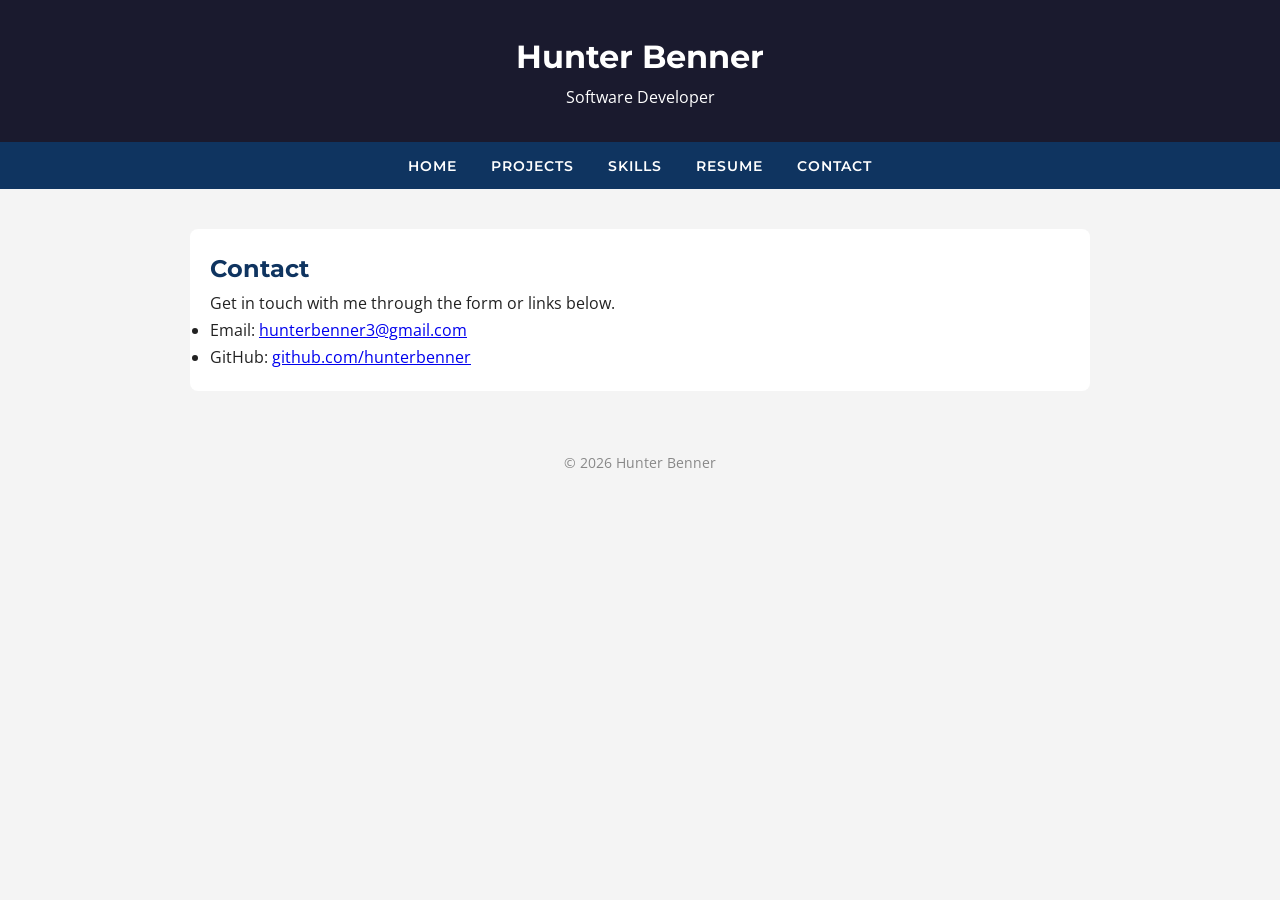
==== contact.html @ fe7383f4 "Add master template, complete home page, and global styling" ====
<!DOCTYPE html>
<!--
    Student Name: Hunter Benner
    File Name: contact.html
    Date: 06/29/2026
-->
<html lang="en">
<head>
    <meta charset="utf-8">
    <meta name="viewport" content="width=device-width, initial-scale=1.0">
    <title>Contact – Hunter Benner</title>
    <link href="https://fonts.googleapis.com/css2?family=Montserrat:wght@600;700&family=Open+Sans:wght@400&display=swap" rel="stylesheet">
    <link rel="stylesheet" href="css/styles.css">
</head>
<body>
    <header>
        <h1>Hunter Benner</h1>
        <p>Software Developer</p>
    </header>
    <nav>
        <ul>
            <li><a href="index.html">Home</a></li>
            <li><a href="projects.html">Projects</a></li>
            <li><a href="skills.html">Skills</a></li>
            <li><a href="resume.html">Resume</a></li>
            <li><a href="contact.html">Contact</a></li>
        </ul>
    </nav>
    <main>
        <h2>Contact</h2>
        <p>Get in touch with me through the form or links below.</p>
        <ul>
            <li>Email: <a href="mailto:hunterbenner3@gmail.com">hunterbenner3@gmail.com</a></li>
            <li>GitHub: <a href="https://github.com/hunterbenner" target="_blank">github.com/hunterbenner</a></li>
        </ul>
    </main>
    <footer>
        <p>&copy; 2026 Hunter Benner</p>
    </footer>
</body>
</html>
---- css/styles.css ----
/*
    Author: Hunter Benner
    Date: 07/14/2026
    File Name: styles.css
*/

* {
    box-sizing: border-box;
    margin: 0;
    padding: 0;
}

body {
    font-family: 'Open Sans', Arial, sans-serif;
    font-size: 16px;
    line-height: 1.7;
    background-color: #f4f4f4;
    color: #222;
}

h1, h2, h3 {
    font-family: 'Montserrat', Arial, sans-serif;
    font-weight: 700;
    color: #0f3460;
}

header {
    background-color: #1a1a2e;
    color: #fff;
    padding: 30px;
    text-align: center;
}

header h1 {
    color: #fff;
}

nav {
    background-color: #0f3460;
    padding: 10px;
    text-align: center;
}

nav ul {
    list-style: none;
}

nav ul li {
    display: inline;
    margin: 0 15px;
}

nav ul li a {
    color: #fff;
    text-decoration: none;
    font-family: 'Montserrat', Arial, sans-serif;
    font-weight: 600;
    text-transform: uppercase;
    letter-spacing: 1px;
    font-size: 0.9em;
}

main {
    max-width: 900px;
    margin: 40px auto;
    padding: 20px;
    background-color: #fff;
    border-radius: 8px;
}

footer {
    text-align: center;
    padding: 20px;
    font-size: 0.85em;
    color: #888;
}

/* ----- Home page hero ----- */
.hero {
    padding-bottom: 24px;
    margin-bottom: 24px;
    border-bottom: 1px solid #eee;
}

.hero-image {
    width: 160px;
    height: 160px;
    border-radius: 50%;
    background-color: #0f3460;
    margin: 0 auto 16px;
}

.hero h2 {
    margin-bottom: 8px;
}

.hero p {
    margin-bottom: 16px;
}

.btn {
    display: inline-block;
    min-height: 48px;
    line-height: 48px;
    padding: 0 24px;
    margin: 4px 8px 4px 0;
    font-family: 'Montserrat', Arial, sans-serif;
    font-weight: 600;
    text-transform: uppercase;
    letter-spacing: 1px;
    text-decoration: none;
    border-radius: 4px;
}

.btn-primary {
    background-color: #e94560;
    color: #fff;
    border: 2px solid #e94560;
}

.btn-secondary {
    background-color: transparent;
    color: #1a1a2e;
    border: 2px solid #1a1a2e;
}

/* ----- Home page about section ----- */
.about-section {
    text-align: center;
}

/* Desktop hero layout (768px and up) */
@media (min-width: 768px) {
    .hero {
        display: flex;
        align-items: center;
        gap: 40px;
    }

    .hero-text {
        flex: 1;
    }

    .hero-image {
        margin: 0;
        flex-shrink: 0;
    }
}
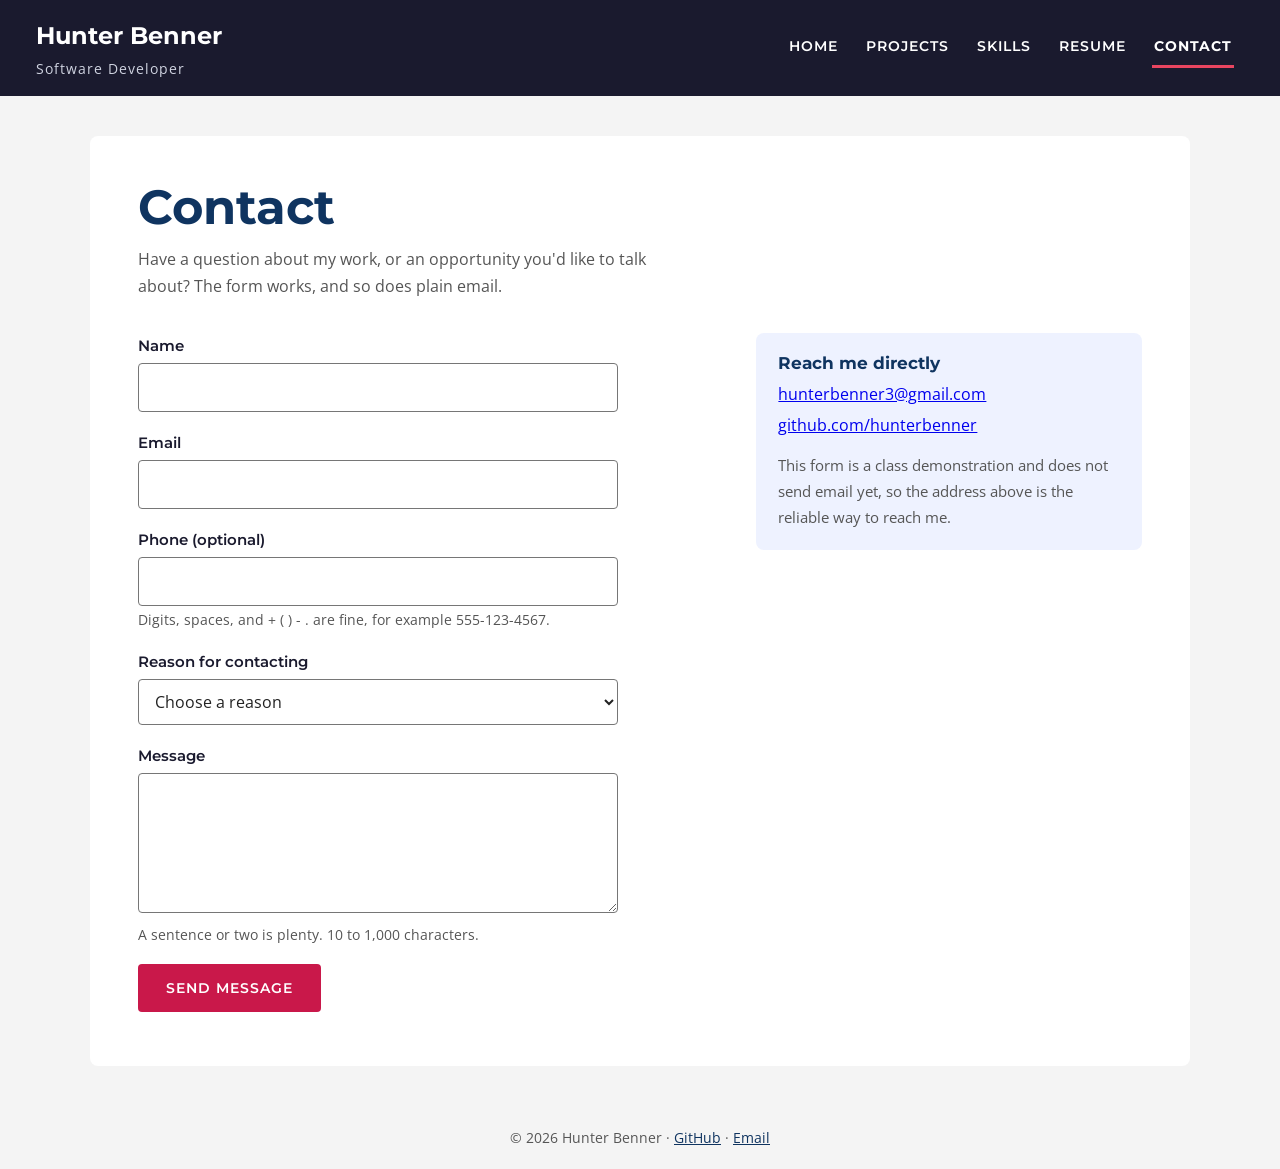
==== commit c6b72c4c: "Complete Part 4 interior pages and media" ====
--- a/contact.html
+++ b/contact.html
@@ -2,40 +2,117 @@
 <!--
     Student Name: Hunter Benner
     File Name: contact.html
-    Date: 06/29/2026
+    Date: 07/21/2026
 -->
 <html lang="en">
 <head>
     <meta charset="utf-8">
     <meta name="viewport" content="width=device-width, initial-scale=1.0">
     <title>Contact – Hunter Benner</title>
-    <link href="https://fonts.googleapis.com/css2?family=Montserrat:wght@600;700&family=Open+Sans:wght@400&display=swap" rel="stylesheet">
+    <meta name="description" content="Contact Hunter Benner through a short form, by email, or on GitHub.">
+    <link href="https://fonts.googleapis.com/css2?family=Montserrat:wght@600;700&family=Open+Sans:ital,wght@0,400;0,600;1,400&display=swap" rel="stylesheet">
     <link rel="stylesheet" href="css/styles.css">
 </head>
 <body>
+    <!-- Part 4: keyboard-visible skip link on every page -->
+    <a class="skip-link" href="#main">Skip to main content</a>
     <header>
-        <h1>Hunter Benner</h1>
-        <p>Software Developer</p>
+        <div class="site-brand-block">
+            <p class="site-brand"><a href="index.html">Hunter Benner</a></p>
+            <p class="site-tagline">Software Developer</p>
+        </div>
+        <nav>
+            <ul>
+                <li><a href="index.html">Home</a></li>
+                <li><a href="projects.html">Projects</a></li>
+                <li><a href="skills.html">Skills</a></li>
+                <li><a href="resume.html">Resume</a></li>
+                <!-- Part 4: current page marked with aria-current="page" -->
+                <li><a href="contact.html" aria-current="page">Contact</a></li>
+            </ul>
+        </nav>
     </header>
-    <nav>
-        <ul>
-            <li><a href="index.html">Home</a></li>
-            <li><a href="projects.html">Projects</a></li>
-            <li><a href="skills.html">Skills</a></li>
-            <li><a href="resume.html">Resume</a></li>
-            <li><a href="contact.html">Contact</a></li>
-        </ul>
-    </nav>
-    <main>
-        <h2>Contact</h2>
-        <p>Get in touch with me through the form or links below.</p>
-        <ul>
-            <li>Email: <a href="mailto:hunterbenner3@gmail.com">hunterbenner3@gmail.com</a></li>
-            <li>GitHub: <a href="https://github.com/hunterbenner" target="_blank">github.com/hunterbenner</a></li>
-        </ul>
+    <main id="main" tabindex="-1">
+        <div class="page-intro">
+            <h1>Contact</h1>
+            <p>
+                Have a question about my work, or an opportunity you'd like to talk about?
+                The form works, and so does plain email.
+            </p>
+        </div>
+
+        <div class="contact-layout">
+            <!-- Part 4: validated contact form. Built-in HTML validation
+                 attributes plus scripts/contact.js for inline error messages,
+                 focus management, and an honest status message. -->
+            <form class="contact-form" id="contact-form" action="#" method="post">
+                <div class="form-field">
+                    <label for="contact-name">Name</label>
+                    <input type="text" id="contact-name" name="name"
+                           required minlength="2" maxlength="80" autocomplete="name">
+                </div>
+
+                <div class="form-field">
+                    <label for="contact-email">Email</label>
+                    <input type="email" id="contact-email" name="email"
+                           required maxlength="100" autocomplete="email">
+                </div>
+
+                <div class="form-field">
+                    <label for="contact-phone">Phone (optional)</label>
+                    <input type="tel" id="contact-phone" name="phone"
+                           maxlength="20" autocomplete="tel" inputmode="tel"
+                           pattern="[0-9+\(\)\-\. ]{7,20}"
+                           aria-describedby="phone-hint">
+                    <p class="field-hint" id="phone-hint">
+                        Digits, spaces, and + ( ) - . are fine, for example 555-123-4567.
+                    </p>
+                </div>
+
+                <div class="form-field">
+                    <label for="contact-reason">Reason for contacting</label>
+                    <select id="contact-reason" name="reason" required>
+                        <option value="" disabled selected>Choose a reason</option>
+                        <option value="course">Course or assignment question</option>
+                        <option value="opportunity">Internship or job opportunity</option>
+                        <option value="feedback">Feedback on a project</option>
+                        <option value="other">Something else</option>
+                    </select>
+                </div>
+
+                <div class="form-field">
+                    <label for="contact-message">Message</label>
+                    <textarea id="contact-message" name="message"
+                              required minlength="10" maxlength="1000"
+                              aria-describedby="message-hint"></textarea>
+                    <p class="field-hint" id="message-hint">
+                        A sentence or two is plenty. 10 to 1,000 characters.
+                    </p>
+                </div>
+
+                <button type="submit">Send message</button>
+
+                <!-- Status region exists at load so screen readers announce updates -->
+                <p class="form-status" id="form-status" role="status"></p>
+            </form>
+
+            <!-- Part 4: aside with direct contact routes -->
+            <aside class="contact-aside" aria-label="Other ways to reach me">
+                <h2>Reach me directly</h2>
+                <ul>
+                    <li><a href="mailto:hunterbenner3@gmail.com">hunterbenner3@gmail.com</a></li>
+                    <li><a href="https://github.com/hunterbenner" target="_blank" rel="noopener noreferrer">github.com/hunterbenner</a></li>
+                </ul>
+                <p>
+                    This form is a class demonstration and does not send email yet, so the
+                    address above is the reliable way to reach me.
+                </p>
+            </aside>
+        </div>
     </main>
     <footer>
-        <p>&copy; 2026 Hunter Benner</p>
+        <p>&copy; 2026 Hunter Benner &middot; <a href="https://github.com/hunterbenner">GitHub</a> &middot; <a href="mailto:hunterbenner3@gmail.com">Email</a></p>
     </footer>
+    <script src="scripts/contact.js"></script>
 </body>
 </html>
--- a/css/styles.css
+++ b/css/styles.css
@@ -1,7 +1,14 @@
 /*
     Author: Hunter Benner
-    Date: 07/14/2026
+    Date: 07/21/2026
     File Name: styles.css
+
+    Site palette:
+      #1a1a2e dark navy   (header, footer accents)
+      #0f3460 blue        (nav, headings)
+      #e94560 red         (brand accent, active nav marker)
+      #c9184a deep red    (filled buttons - darker step of the brand
+                           red so white button text passes WCAG AA)
 */
 
 * {
@@ -12,32 +19,82 @@
 
 body {
     font-family: 'Open Sans', Arial, sans-serif;
-    font-size: 16px;
+    font-size: 1rem; /* 16px default; rem respects the user's browser setting */
     line-height: 1.7;
     background-color: #f4f4f4;
     color: #222;
 }
 
-h1, h2, h3 {
+h1, h2, h3, h4 {
     font-family: 'Montserrat', Arial, sans-serif;
     font-weight: 700;
     color: #0f3460;
-}
-
+    line-height: 1.3;
+}
+
+/* ----- Accessibility: skip link (Part 4 shared requirement) -----
+   Hidden until it receives keyboard focus, then shown at the top
+   of the page so keyboard users can jump straight to <main>. */
+.skip-link {
+    position: absolute;
+    left: 8px;
+    top: -48px;
+    z-index: 10;
+    padding: 10px 18px;
+    background-color: #1a1a2e;
+    color: #fff;
+    font-family: 'Montserrat', Arial, sans-serif;
+    font-weight: 600;
+    text-decoration: none;
+    border-radius: 0 0 6px 6px;
+}
+
+.skip-link:focus {
+    top: 0;
+}
+
+/* ----- Accessibility: visible keyboard focus everywhere -----
+   Coral focus state per the Part 2 accessibility plan (WCAG SC 2.4.7). */
+:focus-visible {
+    outline: 3px solid #e94560;
+    outline-offset: 2px;
+}
+
+/* ----- Header and navigation -----
+   One bar, brand on the left and nav on the right at desktop widths,
+   matching the wireframes; stacks and centers on small screens. */
 header {
     background-color: #1a1a2e;
     color: #fff;
-    padding: 30px;
+    padding: 18px 24px;
+    display: flex;
+    flex-direction: column;
+    align-items: center;
+    gap: 12px;
     text-align: center;
 }
 
-header h1 {
+/* Site name is a linked text mark, not the page h1
+   (each page now has its own h1 inside <main>). */
+.site-brand a {
     color: #fff;
+    font-family: 'Montserrat', Arial, sans-serif;
+    font-weight: 700;
+    font-size: 1.5em;
+    text-decoration: none;
+}
+
+.site-brand a:hover {
+    color: #e94560;
+}
+
+.site-tagline {
+    color: #cfd3e0;
+    letter-spacing: 1px;
+    font-size: 0.85em;
 }
 
 nav {
-    background-color: #0f3460;
-    padding: 10px;
     text-align: center;
 }
 
@@ -46,11 +103,13 @@
 }
 
 nav ul li {
-    display: inline;
-    margin: 0 15px;
+    display: inline-block;
+    margin: 0 10px;
 }
 
 nav ul li a {
+    display: inline-block;
+    padding: 6px 2px;
     color: #fff;
     text-decoration: none;
     font-family: 'Montserrat', Arial, sans-serif;
@@ -58,54 +117,86 @@
     text-transform: uppercase;
     letter-spacing: 1px;
     font-size: 0.9em;
-}
-
+    border-bottom: 3px solid transparent;
+}
+
+nav ul li a:hover {
+    border-bottom-color: #5a7fb4;
+}
+
+/* Current page marker: bolder weight plus a solid red underline bar
+   applied through aria-current="page" (Part 4 shared requirement). */
+nav ul li a[aria-current="page"] {
+    font-weight: 700;
+    border-bottom-color: #e94560;
+}
+
+/* ----- Main content area ----- */
 main {
-    max-width: 900px;
+    max-width: 1100px; /* Part 2 spec: content max-width 1100px centered */
     margin: 40px auto;
-    padding: 20px;
+    padding: 28px 22px;
     background-color: #fff;
     border-radius: 8px;
+}
+
+main:focus {
+    outline: none; /* skip-link target; focus ring not needed on the region itself */
+}
+
+.page-intro {
+    margin-bottom: 32px;
+}
+
+.page-intro h1 {
+    font-size: 2em; /* 32px mobile H1 per the Part 2 typography spec */
+    margin-bottom: 8px;
+}
+
+.page-intro p {
+    max-width: 62ch;
+    color: #555;
 }
 
 footer {
     text-align: center;
     padding: 20px;
     font-size: 0.85em;
-    color: #888;
+    color: #555;
+}
+
+footer a {
+    color: #0f3460;
 }
 
 /* ----- Home page hero ----- */
 .hero {
-    padding-bottom: 24px;
-    margin-bottom: 24px;
+    padding-bottom: 28px;
+    margin-bottom: 28px;
     border-bottom: 1px solid #eee;
 }
 
-.hero-image {
-    width: 160px;
-    height: 160px;
-    border-radius: 50%;
-    background-color: #0f3460;
-    margin: 0 auto 16px;
-}
-
-.hero h2 {
+.hero h1 {
+    font-size: 2em;
     margin-bottom: 8px;
 }
 
 .hero p {
-    margin-bottom: 16px;
+    margin-bottom: 20px;
+    max-width: 60ch;
 }
 
 .btn {
-    display: inline-block;
+    display: block;
+    width: 100%;
+    text-align: center;
     min-height: 48px;
     line-height: 48px;
     padding: 0 24px;
-    margin: 4px 8px 4px 0;
-    font-family: 'Montserrat', Arial, sans-serif;
-    font-weight: 600;
+    margin: 4px 0;
+    font-family: 'Montserrat', Arial, sans-serif;
+    font-weight: 600;
+    font-size: 0.875em; /* 14px per the Part 2 nav/buttons spec */
     text-transform: uppercase;
     letter-spacing: 1px;
     text-decoration: none;
@@ -113,36 +204,596 @@
 }
 
 .btn-primary {
-    background-color: #e94560;
+    background-color: #c9184a;
     color: #fff;
-    border: 2px solid #e94560;
-}
-
-.btn-secondary {
-    background-color: transparent;
+}
+
+.btn-primary:hover {
+    background-color: #a81340;
+}
+
+/* Secondary action is a plain text link so the two actions
+   read differently instead of a matched button pair. */
+.link-secondary {
+    display: inline-block;
+    margin: 4px 0;
+    font-family: 'Montserrat', Arial, sans-serif;
+    font-weight: 600;
+    color: #0f3460;
+    text-decoration: underline;
+    text-underline-offset: 4px;
+}
+
+.link-secondary:hover {
+    color: #c9184a;
+}
+
+/* ----- Home page about section ----- */
+.about-section h2 {
+    margin-bottom: 8px;
+}
+
+.about-section p {
+    max-width: 68ch;
+}
+
+/* ----- Projects page: editorial article layout (Part 4) ----- */
+.project-list article {
+    padding: 28px 0;
+    border-top: 1px solid #e3e3e3;
+}
+
+.project-list article:first-of-type {
+    border-top: none;
+    padding-top: 8px;
+}
+
+.project-list h2 {
+    font-size: 1.5em;
+    margin-bottom: 2px;
+}
+
+.project-meta {
+    color: #555;
+    font-size: 0.95em;
+    margin-bottom: 14px;
+}
+
+.project-list h3 {
+    font-size: 1.05em;
+    margin: 18px 0 6px;
+}
+
+.project-list p,
+.project-list ul {
+    max-width: 70ch;
+}
+
+.project-list p {
+    margin-bottom: 10px;
+}
+
+.project-list ul {
+    padding-left: 22px;
+    margin: 6px 0;
+}
+
+.project-list li {
+    margin-bottom: 4px;
+}
+
+.projects-aside {
+    margin-top: 12px;
+    padding: 20px 22px;
+    background-color: #eef2ff;
+    border-radius: 8px;
+}
+
+.projects-aside h2 {
+    font-size: 1.1em;
+    margin-bottom: 6px;
+}
+
+.projects-aside p {
+    max-width: 70ch;
+}
+
+/* ----- Project screenshot figure ----- */
+.project-figure {
+    margin: 18px 0;
+}
+
+.project-figure img {
+    display: block;
+    width: 100%;
+    height: auto;
+    border-radius: 6px;
+}
+
+.project-figure figcaption {
+    margin-top: 8px;
+    font-size: 0.95em;
+    color: #555;
+    max-width: 70ch;
+}
+
+/* ----- Video figure and transcripts (Part 4 multimedia) ----- */
+.video-figure {
+    margin: 16px 0 8px;
+}
+
+.video-figure video {
+    display: block;
+    width: 100%;
+    max-width: 720px;
+    border-radius: 6px;
+    background-color: #1a1a2e;
+}
+
+.video-figure figcaption {
+    margin-top: 8px;
+    font-size: 0.95em;
+    color: #555;
+    max-width: 70ch;
+}
+
+.transcript {
+    margin: 16px 0;
+    padding: 16px 20px;
+    background-color: #eef2ff;
+    border-radius: 8px;
+    max-width: 720px;
+}
+
+.transcript h3,
+.transcript h4 {
+    font-size: 1em;
+    margin-bottom: 6px;
+}
+
+.transcript ul {
+    list-style: none;
+    padding-left: 0;
+}
+
+.transcript li {
+    margin-bottom: 4px;
+}
+
+.transcript p {
+    max-width: 70ch;
+}
+
+.media-note {
+    font-size: 0.95em;
+    color: #555;
+    max-width: 70ch;
+}
+
+/* ----- Skills page: data table (Part 4) ----- */
+
+/* Scrollable wrapper keeps the table usable on narrow screens
+   without clipping; it is keyboard-focusable (tabindex="0") and
+   labelled by the table caption. */
+.table-scroll {
+    overflow-x: auto;
+    margin-bottom: 8px;
+}
+
+.skills-table {
+    width: 100%;
+    min-width: 640px;
+    border-collapse: collapse;
+}
+
+.skills-table caption {
+    text-align: left;
+    font-family: 'Montserrat', Arial, sans-serif;
+    font-weight: 700;
+    color: #0f3460;
+    font-size: 1.05em;
+    margin-bottom: 10px;
+}
+
+.skills-table th,
+.skills-table td {
+    padding: 10px 14px;
+    text-align: left;
+    vertical-align: top;
+}
+
+.skills-table thead th {
+    background-color: #1a1a2e;
+    color: #fff;
+    font-family: 'Montserrat', Arial, sans-serif;
+    font-weight: 600;
+    font-size: 0.9em;
+    letter-spacing: 0.5px;
+}
+
+.skills-table tbody th {
+    font-family: 'Montserrat', Arial, sans-serif;
+    font-weight: 600;
+    color: #0f3460;
+    white-space: nowrap;
+}
+
+/* Part 4 requirement: alternating row striping with
+   tbody tr:nth-of-type(even). Subtle blue-grey tint against the
+   white odd rows; #222 text keeps contrast above 13:1 on both. */
+tbody tr:nth-of-type(even) {
+    background-color: #eef2ff; /* pale blue from the Part 2 palette */
+}
+
+/* ----- Audio profile section (Part 4 multimedia) ----- */
+.audio-section {
+    margin-top: 36px;
+    padding-top: 24px;
+    border-top: 1px solid #e3e3e3;
+}
+
+.audio-section h2 {
+    font-size: 1.3em;
+    margin-bottom: 6px;
+}
+
+.audio-section audio {
+    display: block;
+    width: 100%;
+    max-width: 480px;
+    margin: 12px 0;
+}
+
+/* ----- Resume page: document layout (Part 4) ----- */
+.resume-layout {
+    display: grid;
+    gap: 32px;
+}
+
+.resume-article h2 {
+    font-size: 1.15em;
+    text-transform: uppercase;
+    letter-spacing: 1px;
+    border-bottom: 1px solid #ccc;
+    padding-bottom: 4px;
+    margin: 26px 0 10px;
+}
+
+.resume-article section:first-of-type h2 {
+    margin-top: 0;
+}
+
+.resume-article p,
+.resume-article li {
+    max-width: 70ch;
+}
+
+.resume-article p {
+    margin-bottom: 8px;
+}
+
+.resume-article .resume-item-title {
+    margin-top: 12px;
+    margin-bottom: 2px;
+}
+
+.resume-article ul {
+    padding-left: 22px;
+    margin: 6px 0;
+}
+
+.resume-article li {
+    margin-bottom: 4px;
+}
+
+.resume-item-title {
+    font-weight: 600;
+}
+
+.resume-aside {
+    padding: 20px 22px;
+    background-color: #eef2ff;
+    border-radius: 8px;
+    align-self: start;
+}
+
+.resume-aside h2 {
+    font-size: 1.05em;
+    margin-bottom: 6px;
+}
+
+.resume-aside h2 + p,
+.resume-aside h2 + ul {
+    margin-bottom: 18px;
+}
+
+.resume-aside ul {
+    list-style: none;
+}
+
+.resume-aside li {
+    margin-bottom: 4px;
+    overflow-wrap: anywhere;
+}
+
+.print-note {
+    font-size: 0.9em;
+    color: #555;
+}
+
+/* ----- Contact page: form layout (Part 4) ----- */
+.contact-layout {
+    display: grid;
+    gap: 32px;
+}
+
+.contact-form .form-field {
+    margin-bottom: 18px;
+}
+
+.contact-form label {
+    display: block;
+    font-family: 'Montserrat', Arial, sans-serif;
+    font-weight: 600;
+    font-size: 0.95em;
     color: #1a1a2e;
-    border: 2px solid #1a1a2e;
-}
-
-/* ----- Home page about section ----- */
-.about-section {
-    text-align: center;
-}
-
-/* Desktop hero layout (768px and up) */
+    margin-bottom: 4px;
+}
+
+.contact-form input,
+.contact-form select,
+.contact-form textarea {
+    width: 100%;
+    max-width: 480px;
+    padding: 10px 12px;
+    font: inherit;
+    color: #222;
+    background-color: #fff;
+    border: 1px solid #767676;
+    border-radius: 4px;
+}
+
+.contact-form textarea {
+    min-height: 140px;
+    resize: vertical;
+}
+
+.field-hint {
+    font-size: 0.85em;
+    color: #555;
+    margin-top: 2px;
+    max-width: 60ch;
+}
+
+/* Inline validation errors written by scripts/contact.js (Part 4) */
+.field-error {
+    color: #9f1239;
+    font-size: 0.9em;
+    margin-top: 4px;
+}
+
+.contact-form input[aria-invalid="true"],
+.contact-form select[aria-invalid="true"],
+.contact-form textarea[aria-invalid="true"] {
+    border: 2px solid #9f1239;
+}
+
+.contact-form button[type="submit"] {
+    display: block;
+    width: 100%;
+    max-width: 480px;
+    min-height: 48px;
+    padding: 0 28px;
+    font-family: 'Montserrat', Arial, sans-serif;
+    font-weight: 600;
+    font-size: 0.875em;
+    text-transform: uppercase;
+    letter-spacing: 1px;
+    color: #fff;
+    background-color: #c9184a;
+    border: none;
+    border-radius: 4px;
+    cursor: pointer;
+}
+
+.contact-form button[type="submit"]:hover {
+    background-color: #a81340;
+}
+
+/* Status line announced to assistive tech after submission */
+.form-status {
+    margin-top: 14px;
+    font-weight: 600;
+    max-width: 60ch;
+}
+
+.form-status.is-error {
+    color: #9f1239;
+}
+
+.form-status.is-success {
+    color: #14532d;
+}
+
+.contact-aside {
+    padding: 20px 22px;
+    background-color: #eef2ff;
+    border-radius: 8px;
+    align-self: start;
+}
+
+.contact-aside h2 {
+    font-size: 1.05em;
+    margin-bottom: 6px;
+}
+
+.contact-aside ul {
+    list-style: none;
+    margin-bottom: 14px;
+}
+
+.contact-aside li {
+    margin-bottom: 4px;
+    overflow-wrap: anywhere;
+}
+
+.contact-aside p {
+    font-size: 0.95em;
+    color: #555;
+    max-width: 50ch;
+}
+
+/* ----- Responsive layout: tablet and desktop ----- */
 @media (min-width: 768px) {
-    .hero {
+    header {
+        flex-direction: row;
+        justify-content: space-between;
+        align-items: center;
+        padding: 16px 36px;
+        text-align: left;
+    }
+
+    main {
+        padding: 40px 48px;
+    }
+
+    /* Part 2 typography spec: desktop H1 48px, H2 28px */
+    .page-intro h1,
+    .hero h1 {
+        font-size: 3em;
+    }
+
+    h2 {
+        font-size: 1.75em;
+    }
+
+    /* Buttons are full width on mobile (Part 2 touch-target spec)
+       and shrink to fit their label on larger screens. */
+    .btn,
+    .contact-form button[type="submit"] {
+        display: inline-block;
+        width: auto;
+    }
+
+    .btn {
+        margin: 4px 8px 4px 0;
+    }
+
+    /* Sidebar on the left, resume content on the right (wireframe layout).
+       Source order keeps the resume first for mobile and screen readers. */
+    .resume-layout {
+        grid-template-columns: 1fr 2fr;
+        gap: 40px;
+    }
+
+    .resume-article {
+        grid-column: 2;
+        grid-row: 1;
+    }
+
+    .resume-aside {
+        grid-column: 1;
+        grid-row: 1;
+    }
+
+    .contact-layout {
+        grid-template-columns: 3fr 2fr;
+        gap: 40px;
+    }
+}
+
+/* ----- Reduced motion (Part 4 shared requirement) -----
+   The site uses no entrance or hover movement, but this guard
+   also disables smooth scrolling and any future transitions. */
+@media (prefers-reduced-motion: reduce) {
+    *,
+    *::before,
+    *::after {
+        animation: none !important;
+        transition: none !important;
+        scroll-behavior: auto !important;
+    }
+}
+
+/* ----- Print styles (Part 4: printable resume) -----
+   resume.html has no PDF download; instead the page itself prints
+   cleanly so it can be saved as a PDF from the browser. */
+@media print {
+    body {
+        background-color: #fff;
+        color: #000;
+        font-size: 11pt;
+        line-height: 1.5;
+    }
+
+    .skip-link,
+    nav,
+    .site-tagline,
+    .btn,
+    .link-secondary,
+    .print-note,
+    .contact-form button[type="submit"] {
+        display: none;
+    }
+
+    header {
+        display: block;
+        background-color: #fff;
+        color: #000;
+        padding: 0 0 12pt;
+        text-align: left;
+    }
+
+    .site-brand a {
+        color: #000;
+        font-size: 18pt;
+    }
+
+    main {
+        max-width: none;
+        margin: 0;
+        padding: 0;
+        border-radius: 0;
+        background-color: #fff;
+    }
+
+    h1, h2, h3, h4 {
+        color: #000;
+    }
+
+    /* Print the contact aside first, like a real resume header */
+    .resume-layout {
         display: flex;
-        align-items: center;
-        gap: 40px;
-    }
-
-    .hero-text {
-        flex: 1;
-    }
-
-    .hero-image {
-        margin: 0;
-        flex-shrink: 0;
-    }
-}
+        flex-direction: column-reverse;
+    }
+
+    .resume-aside {
+        background-color: #fff;
+        padding: 0;
+        margin-bottom: 12pt;
+    }
+
+    .resume-article section,
+    .resume-aside {
+        break-inside: avoid;
+    }
+
+    h2, h3 {
+        break-after: avoid;
+    }
+
+    .resume-article h2 {
+        border-bottom-color: #000;
+    }
+
+    footer {
+        color: #000;
+        text-align: left;
+        padding: 12pt 0 0;
+    }
+
+    a {
+        color: #000;
+        text-decoration: none;
+    }
+}
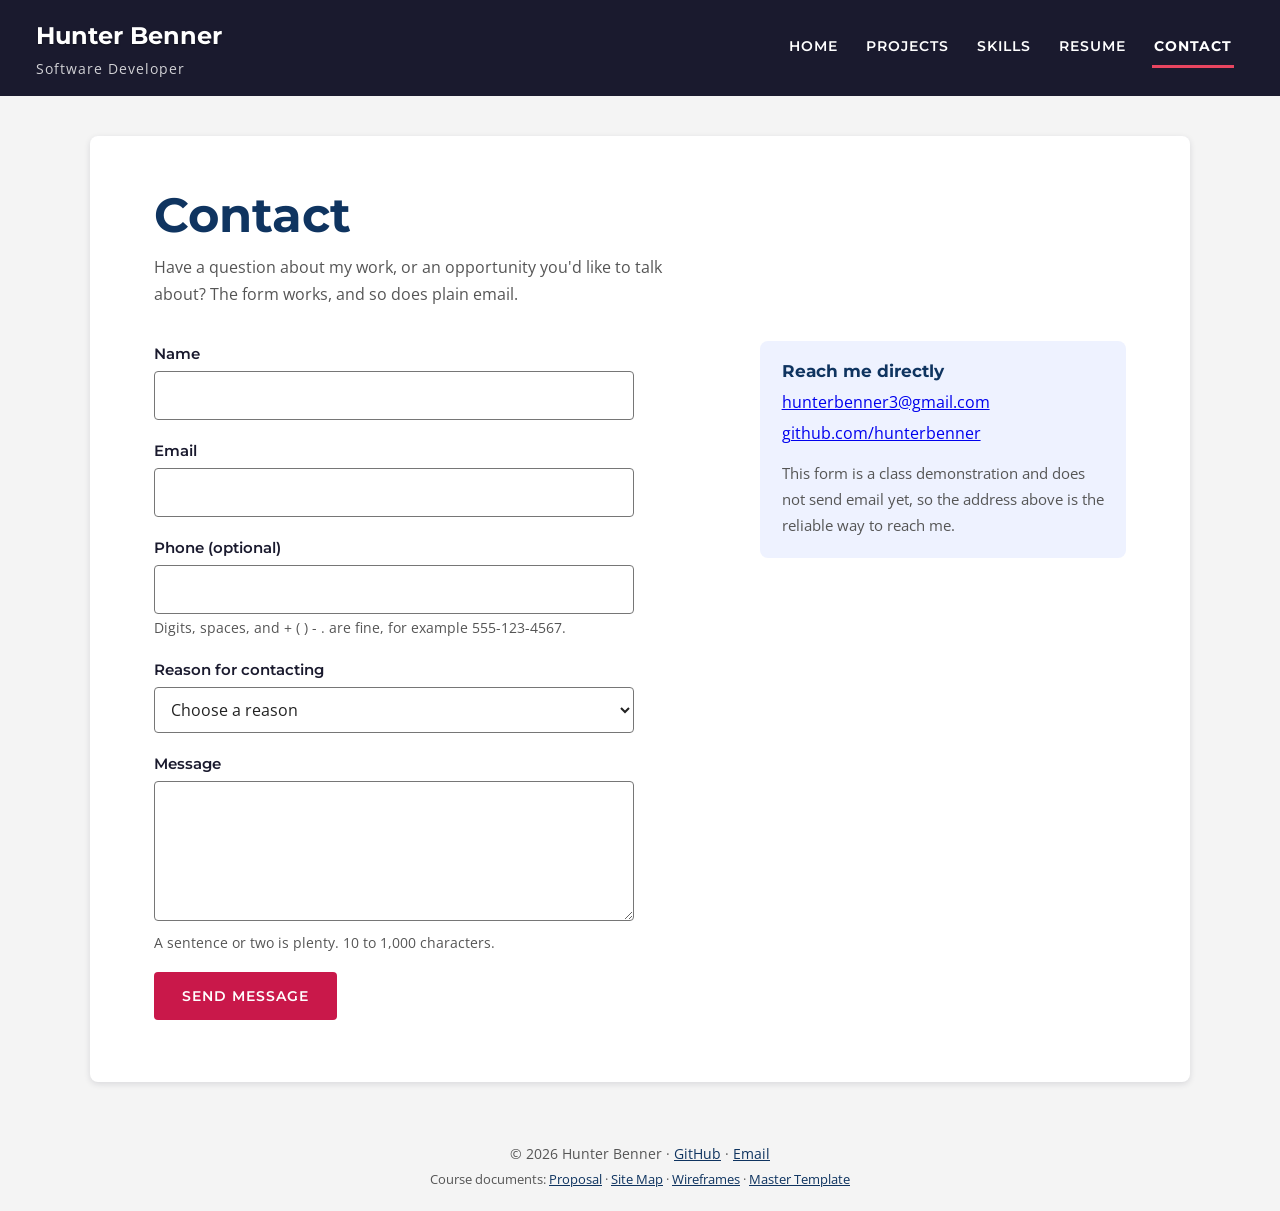
==== commit 491abe74: "Complete Part 5 responsive grid, advanced styling, favicon, and course documents" ====
--- a/contact.html
+++ b/contact.html
@@ -12,6 +12,9 @@
     <meta name="description" content="Contact Hunter Benner through a short form, by email, or on GitHub.">
     <link href="https://fonts.googleapis.com/css2?family=Montserrat:wght@600;700&family=Open+Sans:ital,wght@0,400;0,600;1,400&display=swap" rel="stylesheet">
     <link rel="stylesheet" href="css/styles.css">
+    <!-- Part 5: original HB favicon; PNG fallback for browsers without SVG icon support -->
+    <link rel="icon" href="images/favicon.png" type="image/png" sizes="48x48">
+    <link rel="icon" href="images/favicon.svg" type="image/svg+xml">
 </head>
 <body>
     <!-- Part 4: keyboard-visible skip link on every page -->
@@ -112,6 +115,8 @@
     </main>
     <footer>
         <p>&copy; 2026 Hunter Benner &middot; <a href="https://github.com/hunterbenner">GitHub</a> &middot; <a href="mailto:hunterbenner3@gmail.com">Email</a></p>
+        <!-- Part 5: course documents linked here instead of the main navigation -->
+        <p class="footer-docs">Course documents: <a href="proposal.html">Proposal</a> &middot; <a href="sitemap.html">Site Map</a> &middot; <a href="wireframes/wireframes.html">Wireframes</a> &middot; <a href="template.html">Master Template</a></p>
     </footer>
     <script src="scripts/contact.js"></script>
 </body>
--- a/css/styles.css
+++ b/css/styles.css
@@ -82,6 +82,8 @@
     font-weight: 700;
     font-size: 1.5em;
     text-decoration: none;
+    /* Part 5: faint text-shadow lifts the brand off the navy bar */
+    text-shadow: 0 1px 2px rgba(0, 0, 0, 0.4);
 }
 
 .site-brand a:hover {
@@ -89,7 +91,10 @@
 }
 
 .site-tagline {
-    color: #cfd3e0;
+    /* Part 5: white knocked back with opacity instead of a second
+       grey; still about 13:1 contrast on the navy header. */
+    color: #fff;
+    opacity: 0.8;
     letter-spacing: 1px;
     font-size: 0.85em;
 }
@@ -138,6 +143,9 @@
     padding: 28px 22px;
     background-color: #fff;
     border-radius: 8px;
+    /* Part 5: one tight, navy-tinted shadow to seat the content
+       card on the grey page; no big blurred halos. */
+    box-shadow: 0 2px 6px rgba(26, 26, 46, 0.12);
 }
 
 main:focus {
@@ -167,6 +175,13 @@
 
 footer a {
     color: #0f3460;
+}
+
+/* Part 5: quiet second footer line pointing at the course documents
+   (proposal, site map, wireframes, master template). */
+.footer-docs {
+    margin-top: 4px;
+    font-size: 0.95em;
 }
 
 /* ----- Home page hero ----- */
@@ -237,6 +252,53 @@
     max-width: 68ch;
 }
 
+/* ----- Home page: section links grid (Part 5) -----
+   Mobile-first CSS Grid: one column here, two columns at 768px,
+   four columns at 1024px (see the media queries below). */
+.home-links {
+    margin-top: 28px;
+    padding-top: 24px;
+    border-top: 1px solid #eee;
+}
+
+.home-links h2 {
+    margin-bottom: 12px;
+}
+
+.home-grid {
+    display: grid;
+    grid-template-columns: 1fr;
+    gap: 16px;
+    list-style: none;
+}
+
+.home-grid li {
+    padding: 18px 20px;
+    background-color: #eef2ff;
+    border-radius: 8px;
+}
+
+.home-grid h3 {
+    font-size: 1.05em;
+    margin-bottom: 4px;
+}
+
+.home-grid h3 a {
+    color: #0f3460;
+    text-decoration: none;
+}
+
+.home-grid h3 a:hover {
+    color: #c9184a;
+    text-decoration: underline;
+    text-underline-offset: 4px;
+}
+
+.home-grid p {
+    font-size: 0.95em;
+    color: #444;
+}
+
 /* ----- Projects page: editorial article layout (Part 4) ----- */
 .project-list article {
     padding: 28px 0;
@@ -404,6 +466,13 @@
 
 .skills-table thead th {
     background-color: #1a1a2e;
+    /* A very slight surface change keeps the required CSS gradient
+       contained to the data table instead of coloring the site header. */
+    background-image: linear-gradient(
+        to bottom,
+        rgba(255, 255, 255, 0.04),
+        rgba(255, 255, 255, 0)
+    );
     color: #fff;
     font-family: 'Montserrat', Arial, sans-serif;
     font-weight: 600;
@@ -519,6 +588,22 @@
 .print-note {
     font-size: 0.9em;
     color: #555;
+}
+
+/* ----- Master template page (Part 5 course document) ----- */
+.template-notes {
+    padding-left: 22px;
+    margin: 6px 0 14px;
+    max-width: 70ch;
+}
+
+.template-notes li {
+    margin-bottom: 4px;
+}
+
+.template-notes + p {
+    max-width: 70ch;
+    margin-bottom: 24px;
 }
 
 /* ----- Contact page: form layout (Part 4) ----- */
@@ -643,7 +728,9 @@
     max-width: 50ch;
 }
 
-/* ----- Responsive layout: tablet and desktop ----- */
+/* ----- Responsive layout: tablet (Part 5 mobile-first breakpoints) -----
+   Base styles above are the one-column mobile layout; this query
+   introduces the multi-column layouts at tablet width. */
 @media (min-width: 768px) {
     header {
         flex-direction: row;
@@ -699,6 +786,30 @@
     .contact-layout {
         grid-template-columns: 3fr 2fr;
         gap: 40px;
+    }
+
+    /* Home links: one column becomes a 2 x 2 grid on tablets */
+    .home-grid {
+        grid-template-columns: repeat(2, 1fr);
+    }
+}
+
+/* ----- Responsive layout: desktop ----- */
+@media (min-width: 1024px) {
+    main {
+        padding: 48px 64px;
+    }
+
+    /* Home links: the 2 x 2 tablet grid becomes a single row of four */
+    .home-grid {
+        grid-template-columns: repeat(4, 1fr);
+        gap: 20px;
+    }
+
+    /* More air between the two grid columns on wide screens */
+    .resume-layout,
+    .contact-layout {
+        gap: 56px;
     }
 }
 
@@ -732,6 +843,7 @@
     .btn,
     .link-secondary,
     .print-note,
+    .footer-docs,
     .contact-form button[type="submit"] {
         display: none;
     }
